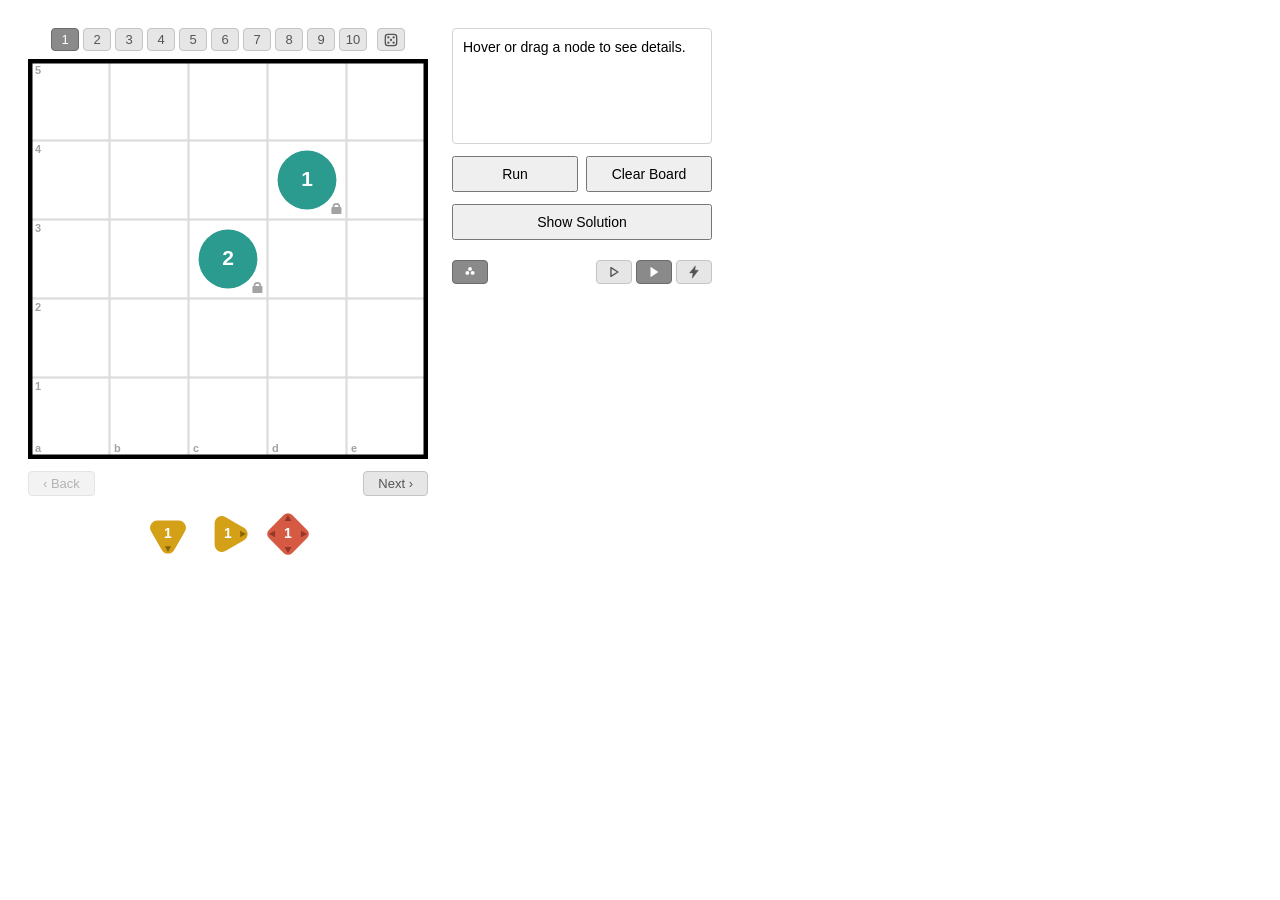
==== index.html @ aefde0e6 "claude coded a lot" ====
<!DOCTYPE html>
<html lang="en">
<head>
    <meta charset="UTF-8">
    <title>Q-Up-Inspired Puzzle</title>
    <link rel="stylesheet" href="style.css">
</head>
<body>
<div id="game-container">
    <div id="canvas-container">
        <div id="puzzle-picker" role="group" aria-label="Puzzle"></div>
        <canvas id="canvas" width="400" height="400">Error</canvas>
        <div id="nav-controls" role="group" aria-label="Change puzzle">
            <button id="back-button" class="nav-button">&lsaquo; Back</button>
            <button id="next-button" class="nav-button">Next &rsaquo;</button>
        </div>
        <div id="pool"></div>
    </div>
    <div id="side-panel">
        <div id="summary-panel">Hover or drag a node to see details.</div>
        <div id="result-banner" class="hidden"></div>
        <button id="keep-button" class="hidden">Keep Board</button>
        <div id="controls">
            <button id="run-button">Run</button>
            <button id="clear-button">Clear Board</button>
        </div>
        <button id="solution-button">Show Solution</button>
        <div id="view-controls" role="group" aria-label="Animation speed and display">
            <button id="dots-toggle" class="speed-button selected" title="Show skip dots" aria-label="Show skip dots" aria-pressed="true">
                <svg viewBox="0 0 16 16" width="14" height="14" aria-hidden="true"><circle cx="5" cy="9" r="2.2" fill="currentColor"/><circle cx="11" cy="9" r="2.2" fill="currentColor"/><circle cx="8" cy="4.5" r="2.2" fill="currentColor"/></svg>
            </button>
            <button class="speed-button" data-speed="0.5" title="Slow" aria-label="Slow speed">
                <svg viewBox="0 0 16 16" width="14" height="14" aria-hidden="true"><path d="M4.5 3l8 5-8 5z" fill="none" stroke="currentColor" stroke-width="1.6" stroke-linejoin="round"/></svg>
            </button>
            <button class="speed-button selected" data-speed="1.2" title="Normal speed" aria-label="Normal speed">
                <svg viewBox="0 0 16 16" width="14" height="14" aria-hidden="true"><path d="M4 2l9 6-9 6z" fill="currentColor"/></svg>
            </button>
            <button class="speed-button" data-speed="1000" title="Instant" aria-label="Instant">
                <svg viewBox="0 0 16 16" width="14" height="14" aria-hidden="true"><path d="M9.5 1L3 9h4l-1 6 7-9H9z" fill="currentColor" stroke="currentColor" stroke-width="0.6" stroke-linejoin="round"/></svg>
            </button>
        </div>
    </div>
</div>
<script type="module" src="game.js"></script>
</body>
</html>
---- style.css ----
body {
    font-family: sans-serif;
}

#game-container {
    display: flex;
    gap: 24px;
    align-items: flex-start;
    padding: 20px;
}

body {
    user-select: none;
    -webkit-user-select: none;
}

#canvas {
    image-rendering: pixelated;
    -webkit-user-drag: none;
}

#canvas-container {
    text-align: center;
}

#pool {
    display: flex;
    gap: 8px;
    justify-content: center;
    margin-top: 12px;
    min-height: 52px;
}

.pool-node {
    width: 52px;
    height: 52px;
    cursor: grab;
    user-select: none;
}

.pool-node canvas {
    display: block;
    pointer-events: none;
}

.pool-node.dragging {
    opacity: 0.3;
}

#side-panel {
    width: 260px;
    display: flex;
    flex-direction: column;
    gap: 12px;
}

#summary-panel {
    border: 1px solid #d3d3d3;
    border-radius: 4px;
    padding: 10px;
    font-size: 14px;
    box-sizing: border-box;
    height: 116px;
    overflow: auto;
}

#result-banner {
    border-radius: 4px;
    padding: 10px;
    font-weight: bold;
    text-align: center;
}

#result-banner.hidden {
    display: none;
}

#result-banner.win {
    background: #d4f7d4;
    color: #1a7a1a;
}

#result-banner.lose {
    background: #f7d4d4;
    color: #a11a1a;
}

#controls {
    display: flex;
    gap: 8px;
}

#controls button {
    flex: 1;
    padding: 8px;
    font-size: 14px;
    cursor: pointer;
}

#controls button:disabled {
    cursor: default;
    opacity: 0.5;
}

#view-controls {
    display: flex;
    gap: 4px;
    justify-content: flex-end;
    margin-top: 8px;
}

.speed-button {
    display: flex;
    align-items: center;
    justify-content: center;
    padding: 4px 10px;
    color: #555;
    background: #e6e6e6;
    border: 1px solid #c4c4c4;
    border-radius: 4px;
    cursor: pointer;
}

.speed-button.selected {
    background: #8a8a8a;
    border-color: #6b6b6b;
    color: #fff;
}

#puzzle-picker {
    display: flex;
    gap: 4px;
    justify-content: center;
    margin-bottom: 8px;
}

.puzzle-button {
    width: 28px;
    padding: 3px 0;
    font-size: 13px;
    color: #555;
    background: #e6e6e6;
    border: 1px solid #c4c4c4;
    border-radius: 4px;
    cursor: pointer;
}

.puzzle-button.selected {
    background: #8a8a8a;
    border-color: #6b6b6b;
    color: #fff;
}

#drag-ghost {
    position: fixed;
    left: 0;
    top: 0;
    pointer-events: none;
    z-index: 10;
    filter: drop-shadow(0 9px 8px rgba(0, 0, 0, 0.3)) drop-shadow(0 2px 2px rgba(0, 0, 0, 0.3));
}

#keep-button {
    padding: 8px;
    font-size: 14px;
    cursor: pointer;
}

#keep-button.hidden {
    display: none;
}

#dots-toggle {
    margin-right: auto;
}

.random-button {
    display: flex;
    align-items: center;
    justify-content: center;
    margin-left: 6px;
}

#nav-controls {
    display: flex;
    justify-content: space-between;
    margin-top: 8px;
}

.nav-button {
    padding: 4px 14px;
    font-size: 13px;
    color: #555;
    background: #e6e6e6;
    border: 1px solid #c4c4c4;
    border-radius: 4px;
    cursor: pointer;
}

.nav-button:disabled {
    opacity: 0.45;
    cursor: default;
}

#solution-button {
    padding: 8px;
    font-size: 14px;
    cursor: pointer;
}

#solution-button:disabled {
    cursor: default;
    opacity: 0.5;
}
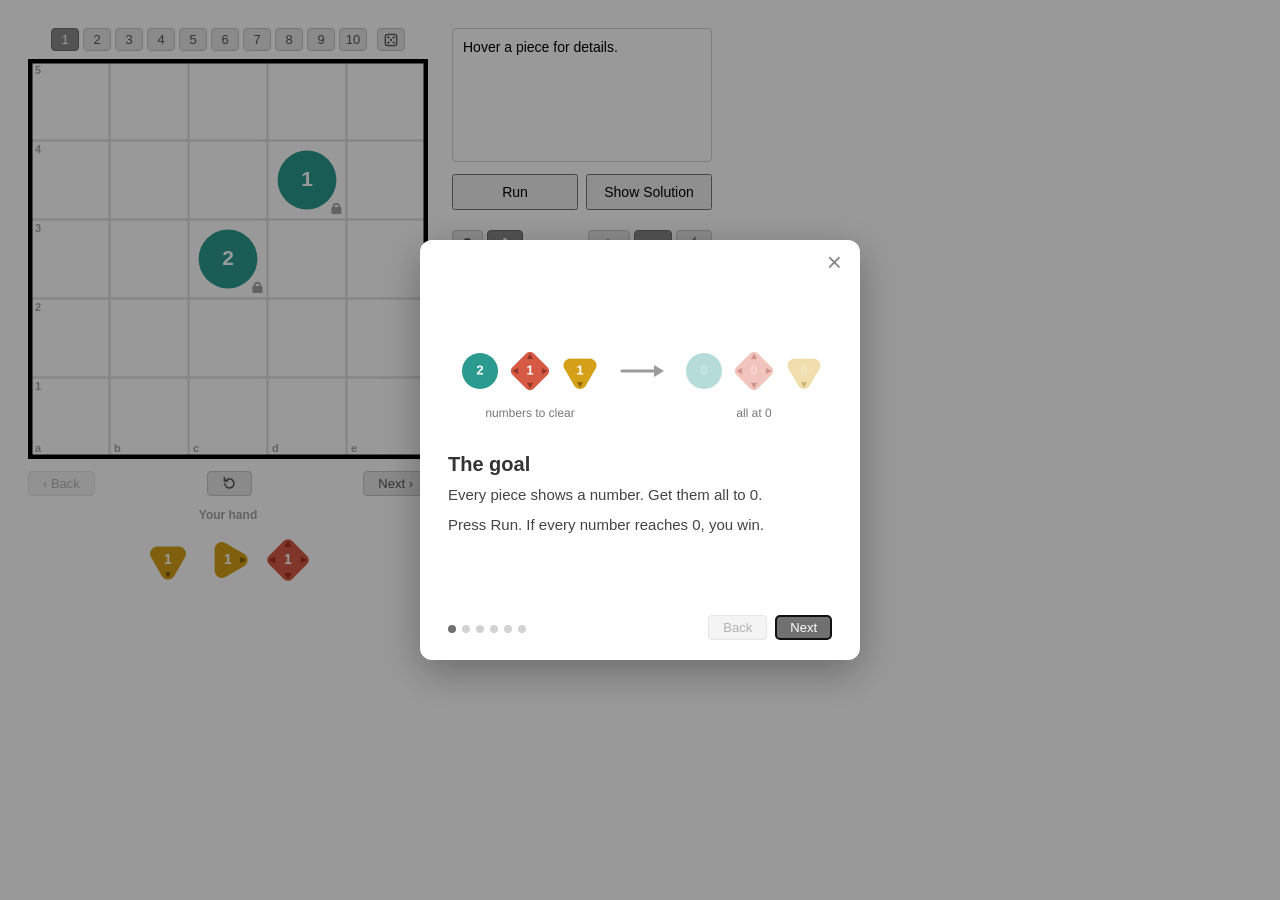
==== commit 91ffd9c8: "UI updates and tutorial" ====
--- a/index.html
+++ b/index.html
@@ -12,32 +12,59 @@
         <canvas id="canvas" width="400" height="400">Error</canvas>
         <div id="nav-controls" role="group" aria-label="Change puzzle">
             <button id="back-button" class="nav-button">&lsaquo; Back</button>
-            <button id="next-button" class="nav-button">Next &rsaquo;</button>
+            <div id="hand-controls">
+                <button id="clear-button" class="nav-button icon-button" data-tip="Clear board" aria-label="Clear board">
+                    <svg viewBox="0 0 16 16" width="15" height="15" aria-hidden="true"><path d="M3.2 8a4.8 4.8 0 1 0 1.5-3.5" fill="none" stroke="currentColor" stroke-width="1.7" stroke-linecap="round"/><path d="M2.6 1.8v3.4h3.4" fill="none" stroke="currentColor" stroke-width="1.7" stroke-linecap="round" stroke-linejoin="round"/></svg>
+                </button>
+            </div>
+            <div id="forward-controls">
+                <button id="next-button" class="nav-button">Next &rsaquo;</button>
+                <button id="new-button" class="nav-button" hidden></button>
+            </div>
         </div>
+        <div id="hand-label">Your hand</div>
         <div id="pool"></div>
     </div>
     <div id="side-panel">
-        <div id="summary-panel">Hover or drag a node to see details.</div>
-        <div id="result-banner" class="hidden"></div>
-        <button id="keep-button" class="hidden">Keep Board</button>
+        <div id="summary-panel">Hover a piece for details.</div>
         <div id="controls">
             <button id="run-button">Run</button>
-            <button id="clear-button">Clear Board</button>
+            <button id="solution-button">Show Solution</button>
         </div>
-        <button id="solution-button">Show Solution</button>
-        <div id="view-controls" role="group" aria-label="Animation speed and display">
-            <button id="dots-toggle" class="speed-button selected" title="Show skip dots" aria-label="Show skip dots" aria-pressed="true">
+        <div id="view-controls" role="group" aria-label="Help, animation speed and display">
+            <button id="help-button" class="speed-button help-button" data-tip="How to play" aria-label="How to play">?</button>
+            <button id="dots-toggle" class="speed-button selected" data-tip="Toggle dots" aria-label="Show skip dots" aria-pressed="true">
                 <svg viewBox="0 0 16 16" width="14" height="14" aria-hidden="true"><circle cx="5" cy="9" r="2.2" fill="currentColor"/><circle cx="11" cy="9" r="2.2" fill="currentColor"/><circle cx="8" cy="4.5" r="2.2" fill="currentColor"/></svg>
             </button>
-            <button class="speed-button" data-speed="0.5" title="Slow" aria-label="Slow speed">
-                <svg viewBox="0 0 16 16" width="14" height="14" aria-hidden="true"><path d="M4.5 3l8 5-8 5z" fill="none" stroke="currentColor" stroke-width="1.6" stroke-linejoin="round"/></svg>
+            <button class="speed-button" data-speed="0.5" data-tip="Slow" aria-label="Slow speed">
+                <svg viewBox="0 0 20 16" width="20" height="14" aria-hidden="true"><path d="M2.5 11.5C2.5 6.5 5.5 4 8.5 4s6 2.5 6 7.5z" fill="currentColor"/><circle cx="16.8" cy="8.6" r="2" fill="currentColor"/><path d="M5 11.5v2.4M12 11.5v2.4" stroke="currentColor" stroke-width="1.8" stroke-linecap="round"/></svg>
             </button>
-            <button class="speed-button selected" data-speed="1.2" title="Normal speed" aria-label="Normal speed">
-                <svg viewBox="0 0 16 16" width="14" height="14" aria-hidden="true"><path d="M4 2l9 6-9 6z" fill="currentColor"/></svg>
+            <button class="speed-button selected" data-speed="1.2" data-tip="Normal" aria-label="Normal speed">
+                <svg viewBox="0 0 16 16" width="16" height="14" aria-hidden="true"><path d="M2 12.5a6 6 0 1 1 12 0" fill="none" stroke="currentColor" stroke-width="1.7" stroke-linecap="round"/><path d="M8 12.5V6.2" stroke="currentColor" stroke-width="1.9" stroke-linecap="round"/><circle cx="8" cy="12.5" r="1.7" fill="currentColor"/></svg>
             </button>
-            <button class="speed-button" data-speed="1000" title="Instant" aria-label="Instant">
+            <button class="speed-button" data-speed="1000" data-tip="Instant" aria-label="Instant">
                 <svg viewBox="0 0 16 16" width="14" height="14" aria-hidden="true"><path d="M9.5 1L3 9h4l-1 6 7-9H9z" fill="currentColor" stroke="currentColor" stroke-width="0.6" stroke-linejoin="round"/></svg>
             </button>
+        </div>
+        <div id="result-banner" class="hidden"></div>
+    </div>
+</div>
+
+<div id="tutorial" class="tutorial-overlay" hidden>
+    <div class="tutorial-dialog" role="dialog" aria-modal="true" aria-labelledby="tutorial-title">
+        <button id="tutorial-close" class="tutorial-close" aria-label="Close">&times;</button>
+        <div class="tutorial-content">
+            <canvas id="tutorial-canvas" aria-hidden="true"></canvas>
+            <h2 id="tutorial-title"></h2>
+            <div id="tutorial-legend" hidden></div>
+            <div id="tutorial-body"></div>
+        </div>
+        <div class="tutorial-footer">
+            <div id="tutorial-dots" aria-hidden="true"></div>
+            <div class="tutorial-buttons">
+                <button id="tutorial-back" class="nav-button">Back</button>
+                <button id="tutorial-next" class="nav-button primary">Next</button>
+            </div>
         </div>
     </div>
 </div>
--- a/style.css
+++ b/style.css
@@ -60,7 +60,7 @@
     padding: 10px;
     font-size: 14px;
     box-sizing: border-box;
-    height: 116px;
+    height: 134px;
     overflow: auto;
 }
 
@@ -160,14 +160,19 @@
     filter: drop-shadow(0 9px 8px rgba(0, 0, 0, 0.3)) drop-shadow(0 2px 2px rgba(0, 0, 0, 0.3));
 }
 
-#keep-button {
-    padding: 8px;
-    font-size: 14px;
-    cursor: pointer;
-}
-
-#keep-button.hidden {
-    display: none;
+/* The clear board icon sits between Back and Next. */
+#hand-controls {
+    display: flex;
+    gap: 8px;
+    align-items: center;
+    justify-content: center;
+}
+
+.icon-button {
+    display: flex;
+    align-items: center;
+    justify-content: center;
+    padding: 4px 12px;
 }
 
 #dots-toggle {
@@ -202,13 +207,226 @@
     cursor: default;
 }
 
-#solution-button {
-    padding: 8px;
+
+.help-button {
+    font-weight: bold;
     font-size: 14px;
+    min-width: 30px;
+}
+
+.tutorial-overlay {
+    position: fixed;
+    inset: 0;
+    background: rgba(0, 0, 0, 0.4);
+    display: flex;
+    align-items: center;
+    justify-content: center;
+    padding: 16px;
+    z-index: 20;
+}
+
+.tutorial-overlay[hidden] {
+    display: none;
+}
+
+.tutorial-dialog {
+    /* the same size on every page: as tall as the longest page */
+    display: flex;
+    flex-direction: column;
+    height: 420px;
+    max-height: calc(100vh - 32px);
+    overflow-y: auto;
+    position: relative;
+    box-sizing: border-box;
+    width: 100%;
+    max-width: 440px;
+    background: #fff;
+    border-radius: 12px;
+    padding: 24px 28px 20px;
+    box-shadow: 0 12px 40px rgba(0, 0, 0, 0.3);
+}
+
+.tutorial-dialog canvas {
+    display: block;
+    flex: none;
+    margin: 0 auto 8px;
+    max-width: 100%;
+}
+
+.tutorial-dialog h2 {
+    margin: 0 0 8px;
+    font-size: 20px;
+    color: #333;
+}
+
+#tutorial-body p {
+    margin: 0 0 8px;
+    font-size: 15px;
+    line-height: 1.45;
+    color: #444;
+}
+
+.tutorial-close {
+    position: absolute;
+    top: 8px;
+    right: 12px;
+    border: none;
+    background: none;
+    font-size: 26px;
+    line-height: 1;
+    color: #888;
     cursor: pointer;
 }
 
-#solution-button:disabled {
-    cursor: default;
-    opacity: 0.5;
-}
+.tutorial-footer {
+    display: flex;
+    align-items: center;
+    justify-content: space-between;
+    flex: none;
+    margin-top: 14px;
+}
+
+/* the page content sits centered in the space above the buttons */
+.tutorial-content {
+    flex: 1;
+    display: flex;
+    flex-direction: column;
+    justify-content: center;
+    min-height: 0;
+}
+
+.tutorial-dot {
+    display: inline-block;
+    width: 8px;
+    height: 8px;
+    margin-right: 6px;
+    border-radius: 50%;
+    background: #d3d3d3;
+}
+
+.tutorial-dot.current {
+    background: #707070;
+}
+
+.tutorial-buttons {
+    display: flex;
+    gap: 8px;
+}
+
+.nav-button.primary {
+    background: #707070;
+    border-color: #555;
+    color: #fff;
+}
+
+/* Little tooltips for the help / display / speed buttons (data-tip). */
+button[data-tip] {
+    position: relative;
+}
+
+button[data-tip]::after {
+    content: attr(data-tip);
+    position: absolute;
+    bottom: calc(100% + 8px);
+    left: 50%;
+    transform: translateX(-50%) translateY(2px);
+    padding: 4px 8px;
+    border-radius: 5px;
+    background: #333;
+    box-shadow: 0 2px 6px rgba(0, 0, 0, 0.25);
+    color: #fff;
+    font-size: 12px;
+    font-weight: normal;
+    line-height: 1.2;
+    white-space: nowrap;
+    pointer-events: none;
+    opacity: 0;
+    /* hiding: no delay, very quick */
+    transition: opacity 0.05s ease, transform 0.05s ease;
+    z-index: 5;
+}
+
+button[data-tip]:hover::after,
+button[data-tip]:focus-visible::after {
+    opacity: 1;
+    transform: translateX(-50%) translateY(0);
+    /* showing: a barely-there delay so it doesn't flash when sweeping across */
+    transition: opacity 0.08s ease 0.04s, transform 0.08s ease 0.04s;
+}
+
+/* the rightmost button's tip is right-aligned so it stays on screen */
+#view-controls button[data-tip]:last-child::after {
+    left: auto;
+    right: 0;
+    transform: translateY(2px);
+}
+
+#view-controls button[data-tip]:last-child:hover::after,
+#view-controls button[data-tip]:last-child:focus-visible::after {
+    transform: translateY(0);
+    transition: opacity 0.08s ease 0.04s, transform 0.08s ease 0.04s;
+}
+
+#tutorial-legend {
+    margin: 4px 0 10px;
+}
+
+.legend-row {
+    display: flex;
+    align-items: center;
+    gap: 12px;
+    padding: 3px 0;
+    font-size: 14px;
+    line-height: 1.3;
+    color: #444;
+}
+
+.legend-row canvas {
+    flex: none;
+}
+
+.legend-row strong {
+    color: #222;
+}
+
+.tutorial-dialog [hidden] {
+    display: none !important;
+}
+
+.nav-button .button-icon {
+    display: inline-block;
+    vertical-align: -2px;
+    margin-right: 4px;
+}
+
+#forward-controls {
+    display: flex;
+    gap: 8px;
+}
+
+.summary-title {
+    font-weight: bold;
+    font-size: 15px;
+    margin-bottom: 4px;
+}
+
+.summary-facts {
+    margin: 0 0 6px;
+    padding-left: 18px;
+}
+
+.summary-facts li {
+    margin-bottom: 2px;
+}
+
+.summary-description {
+    margin: 0;
+}
+
+#hand-label {
+    margin-top: 12px;
+    text-align: center;
+    font-size: 12px;
+    font-weight: bold;
+    color: #a3a3a3;
+}
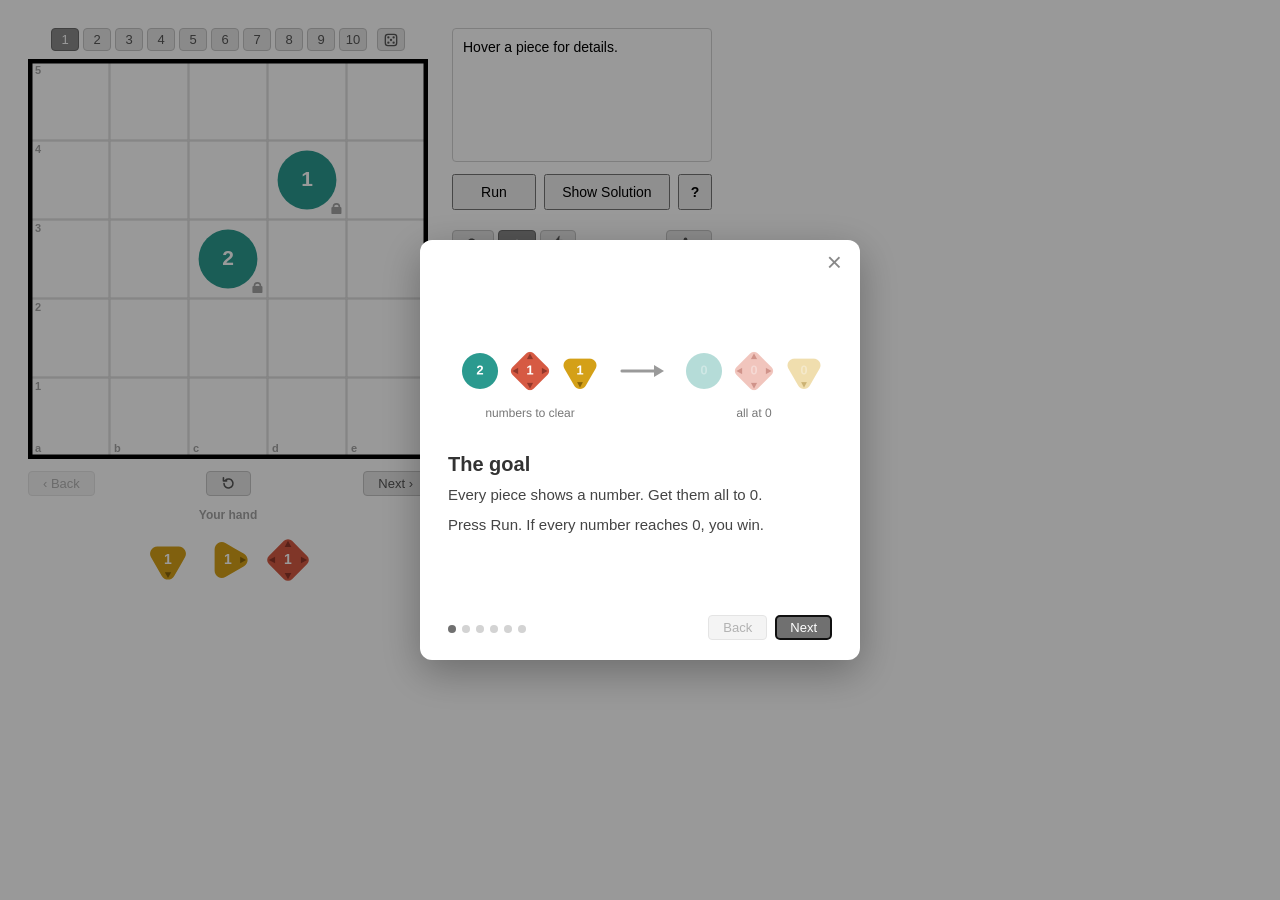
==== commit 30024db4: "final UI tuneup" ====
--- a/index.html
+++ b/index.html
@@ -30,12 +30,9 @@
         <div id="controls">
             <button id="run-button">Run</button>
             <button id="solution-button">Show Solution</button>
+            <button id="help-button" class="help-button" data-tip="How to play" aria-label="How to play">?</button>
         </div>
         <div id="view-controls" role="group" aria-label="Help, animation speed and display">
-            <button id="help-button" class="speed-button help-button" data-tip="How to play" aria-label="How to play">?</button>
-            <button id="dots-toggle" class="speed-button selected" data-tip="Toggle dots" aria-label="Show skip dots" aria-pressed="true">
-                <svg viewBox="0 0 16 16" width="14" height="14" aria-hidden="true"><circle cx="5" cy="9" r="2.2" fill="currentColor"/><circle cx="11" cy="9" r="2.2" fill="currentColor"/><circle cx="8" cy="4.5" r="2.2" fill="currentColor"/></svg>
-            </button>
             <button class="speed-button" data-speed="0.5" data-tip="Slow" aria-label="Slow speed">
                 <svg viewBox="0 0 20 16" width="20" height="14" aria-hidden="true"><path d="M2.5 11.5C2.5 6.5 5.5 4 8.5 4s6 2.5 6 7.5z" fill="currentColor"/><circle cx="16.8" cy="8.6" r="2" fill="currentColor"/><path d="M5 11.5v2.4M12 11.5v2.4" stroke="currentColor" stroke-width="1.8" stroke-linecap="round"/></svg>
             </button>
@@ -45,6 +42,16 @@
             <button class="speed-button" data-speed="1000" data-tip="Instant" aria-label="Instant">
                 <svg viewBox="0 0 16 16" width="14" height="14" aria-hidden="true"><path d="M9.5 1L3 9h4l-1 6 7-9H9z" fill="currentColor" stroke="currentColor" stroke-width="0.6" stroke-linejoin="round"/></svg>
             </button>
+            <div class="dots-menu-wrap">
+                <button id="dots-menu-button" class="speed-button" data-tip="Dots" aria-label="Dots" aria-haspopup="menu" aria-expanded="false">
+                    <svg viewBox="0 0 24 16" width="24" height="14" aria-hidden="true"><circle cx="5" cy="9.5" r="2.1" fill="currentColor"/><circle cx="11" cy="9.5" r="2.1" fill="currentColor"/><circle cx="8" cy="5" r="2.1" fill="currentColor"/><path d="M16.5 6.5l3 3 3-3" fill="none" stroke="currentColor" stroke-width="1.6" stroke-linecap="round" stroke-linejoin="round"/></svg>
+                </button>
+                <div id="dots-menu" class="dots-menu" role="menu" aria-label="Dots" hidden>
+                    <button role="menuitemradio" data-mode="skips" aria-checked="true">Some dots</button>
+                    <button role="menuitemradio" data-mode="all" aria-checked="false">All dots</button>
+                    <button role="menuitemradio" data-mode="none" aria-checked="false">No dots</button>
+                </div>
+            </div>
         </div>
         <div id="result-banner" class="hidden"></div>
     </div>
--- a/style.css
+++ b/style.css
@@ -92,9 +92,19 @@
 
 #controls button {
     flex: 1;
-    padding: 8px;
+    padding: 8px 6px;
     font-size: 14px;
+    white-space: nowrap;
     cursor: pointer;
+}
+
+/* "Show Solution" is the longer label, so it gets a little more of the row */
+#controls #run-button {
+    flex: 0.8;
+}
+
+#controls #solution-button {
+    flex: 1.3;
 }
 
 #controls button:disabled {
@@ -175,8 +185,73 @@
     padding: 4px 12px;
 }
 
-#dots-toggle {
-    margin-right: auto;
+/* dots toggle on the left, speeds pushed to the right */
+.dots-menu-wrap {
+    position: relative;
+    margin-left: auto;
+}
+
+.dots-menu {
+    position: absolute;
+    top: calc(100% + 6px);
+    right: 0;
+    min-width: 116px;
+    padding: 4px;
+    background: #fff;
+    border: 1px solid #c4c4c4;
+    border-radius: 6px;
+    box-shadow: 0 4px 12px rgba(0, 0, 0, 0.2);
+    z-index: 6;
+}
+
+.dots-menu[hidden] {
+    display: none;
+}
+
+.dots-menu button {
+    display: block;
+    width: 100%;
+    padding: 6px 10px 6px 24px;
+    position: relative;
+    text-align: left;
+    font-size: 13px;
+    color: #444;
+    background: none;
+    border: none;
+    border-radius: 4px;
+    cursor: pointer;
+}
+
+.dots-menu button:hover,
+.dots-menu button:focus-visible {
+    background: #ececec;
+}
+
+/* a check mark beside the current choice */
+.dots-menu button[aria-checked="true"] {
+    font-weight: bold;
+}
+
+.dots-menu button[aria-checked="true"]::before {
+    content: "\2713";
+    position: absolute;
+    left: 8px;
+}
+
+/* the dots button's tooltip hugs the right edge, and hides while the menu is open */
+.dots-menu-wrap > button[data-tip]::after {
+    left: auto;
+    right: 0;
+    transform: translateY(2px);
+}
+
+.dots-menu-wrap > button[data-tip]:hover::after,
+.dots-menu-wrap > button[data-tip]:focus-visible::after {
+    transform: translateY(0);
+}
+
+.dots-menu-wrap > button[aria-expanded="true"]::after {
+    display: none;
 }
 
 .random-button {
@@ -186,10 +261,17 @@
     margin-left: 6px;
 }
 
+/* Back on the left, Next/New on the right, and the clear icon always dead
+   center (equal side columns), so it lines up with the board and the hand. */
 #nav-controls {
-    display: flex;
-    justify-content: space-between;
+    display: grid;
+    grid-template-columns: 1fr auto 1fr;
+    align-items: center;
     margin-top: 8px;
+}
+
+#nav-controls #back-button {
+    justify-self: start;
 }
 
 .nav-button {
@@ -402,6 +484,7 @@
 #forward-controls {
     display: flex;
     gap: 8px;
+    justify-self: end;
 }
 
 .summary-title {
@@ -430,3 +513,22 @@
     font-weight: bold;
     color: #a3a3a3;
 }
+
+/* the ? sits at the end of the Run / Show Solution row, narrower than they are */
+#controls #help-button {
+    flex: none;
+    width: 34px;
+    padding: 8px 0;
+    font-weight: bold;
+}
+
+#controls button[data-tip]:last-child::after {
+    left: auto;
+    right: 0;
+    transform: translateY(2px);
+}
+
+#controls button[data-tip]:last-child:hover::after,
+#controls button[data-tip]:last-child:focus-visible::after {
+    transform: translateY(0);
+}
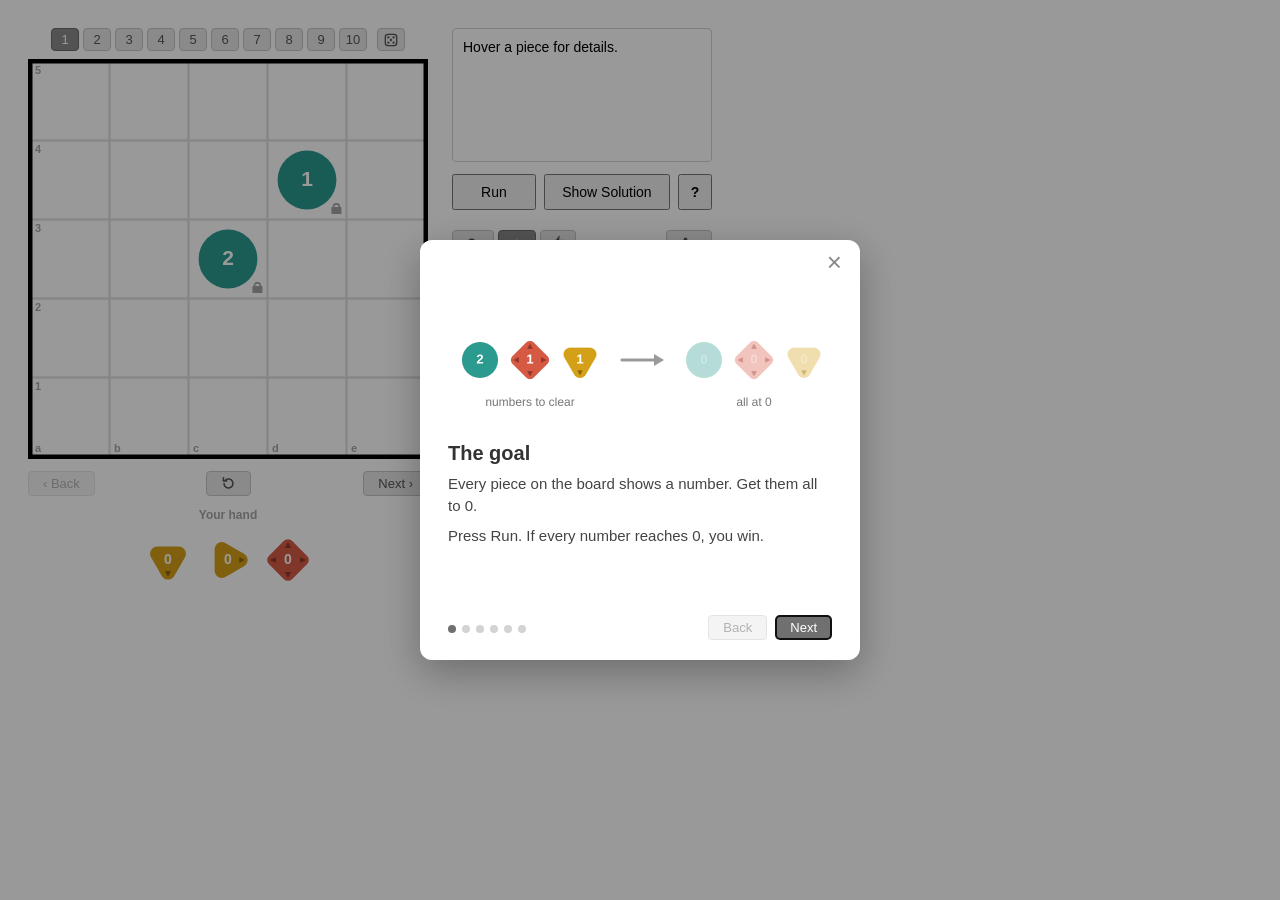
==== commit b71f7738: "Show a random puzzle's winning theme while testing Co-Authored-By: Claude Sonnet 5.5 <noreply@anthro" ====
--- a/index.html
+++ b/index.html
@@ -54,6 +54,7 @@
             </div>
         </div>
         <div id="result-banner" class="hidden"></div>
+        <div id="theme-label" hidden></div>
     </div>
 </div>
 
--- a/style.css
+++ b/style.css
@@ -68,6 +68,13 @@
     border-radius: 4px;
     padding: 10px;
     font-weight: bold;
+    text-align: center;
+}
+
+/* testing aid: which theme a random puzzle was picked for */
+#theme-label {
+    font-size: 12px;
+    color: #8a8a8a;
     text-align: center;
 }
 
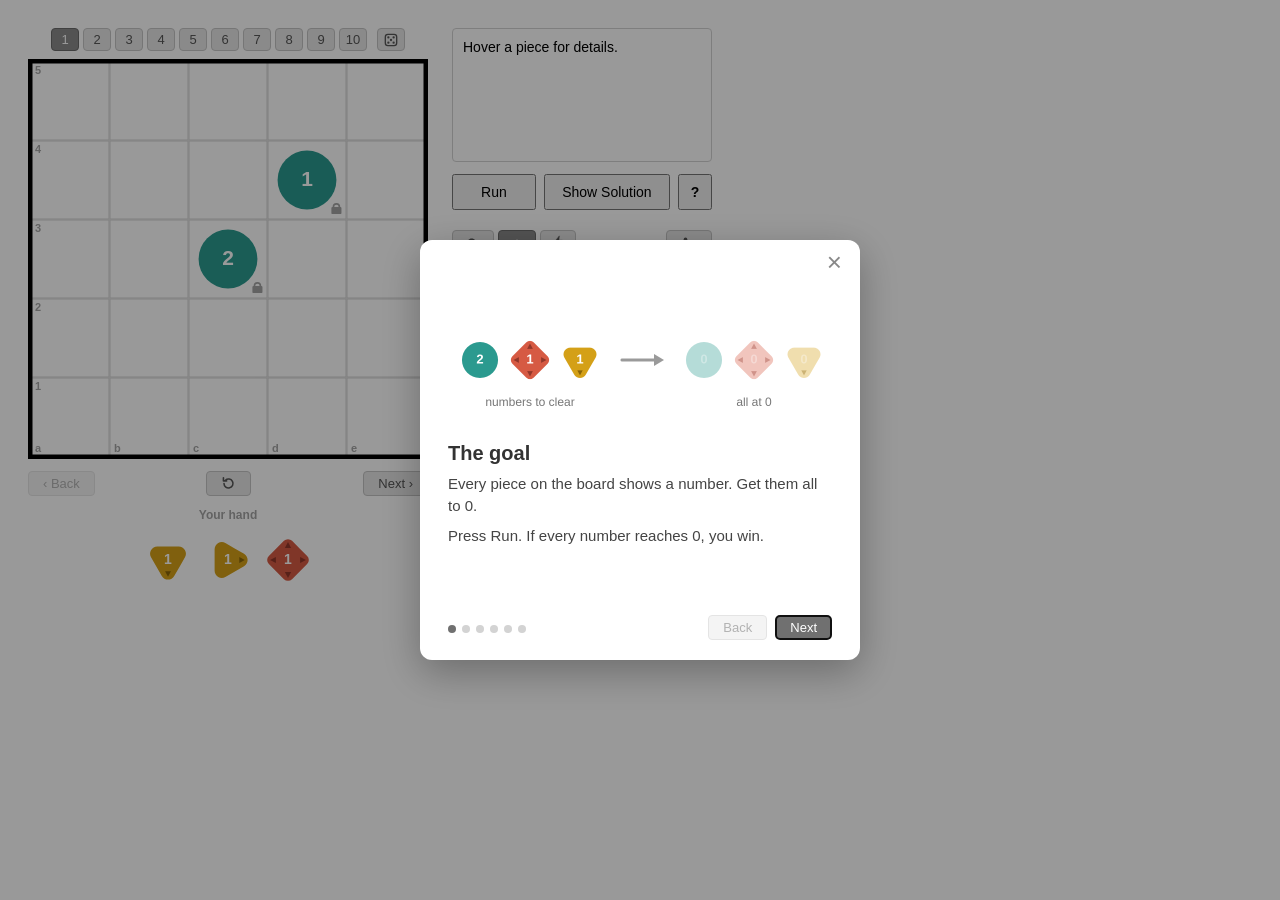
==== commit 7324111a: "Drop theme scoring, best-of-N and the cache; add Row to random puzzles The gate that rejects pointle" ====
--- a/index.html
+++ b/index.html
@@ -54,7 +54,6 @@
             </div>
         </div>
         <div id="result-banner" class="hidden"></div>
-        <div id="theme-label" hidden></div>
     </div>
 </div>
 
--- a/style.css
+++ b/style.css
@@ -68,13 +68,6 @@
     border-radius: 4px;
     padding: 10px;
     font-weight: bold;
-    text-align: center;
-}
-
-/* testing aid: which theme a random puzzle was picked for */
-#theme-label {
-    font-size: 12px;
-    color: #8a8a8a;
     text-align: center;
 }
 
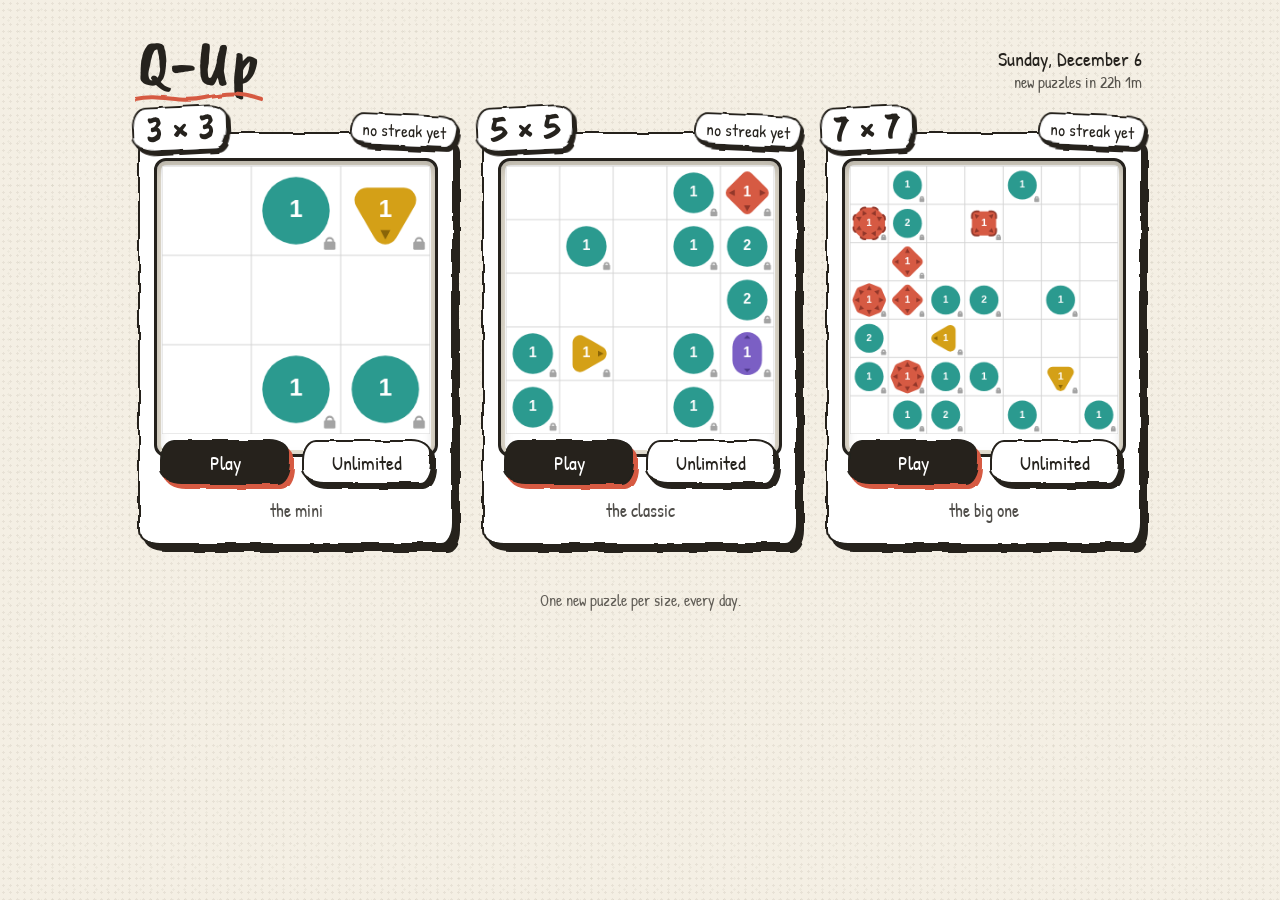
==== commit 4c86b795: "Add the paper-and-ink look and the home page Co-Authored-By: Claude Sonnet 5.5 <noreply@anthropic.co" ====
--- a/index.html
+++ b/index.html
@@ -2,79 +2,25 @@
 <html lang="en">
 <head>
     <meta charset="UTF-8">
-    <title>Q-Up-Inspired Puzzle</title>
-    <link rel="stylesheet" href="style.css">
+    <meta name="viewport" content="width=device-width, initial-scale=1">
+    <title>Q-Up</title>
+    <link rel="preconnect" href="https://fonts.googleapis.com">
+    <link rel="preconnect" href="https://fonts.gstatic.com" crossorigin>
+    <link href="https://fonts.googleapis.com/css2?family=Caveat+Brush&family=Patrick+Hand&display=swap" rel="stylesheet">
+    <link rel="stylesheet" href="paper.css">
 </head>
-<body>
-<div id="game-container">
-    <div id="canvas-container">
-        <div id="puzzle-picker" role="group" aria-label="Puzzle"></div>
-        <canvas id="canvas" width="400" height="400">Error</canvas>
-        <div id="nav-controls" role="group" aria-label="Change puzzle">
-            <button id="back-button" class="nav-button">&lsaquo; Back</button>
-            <div id="hand-controls">
-                <button id="clear-button" class="nav-button icon-button" data-tip="Clear board" aria-label="Clear board">
-                    <svg viewBox="0 0 16 16" width="15" height="15" aria-hidden="true"><path d="M3.2 8a4.8 4.8 0 1 0 1.5-3.5" fill="none" stroke="currentColor" stroke-width="1.7" stroke-linecap="round"/><path d="M2.6 1.8v3.4h3.4" fill="none" stroke="currentColor" stroke-width="1.7" stroke-linecap="round" stroke-linejoin="round"/></svg>
-                </button>
-            </div>
-            <div id="forward-controls">
-                <button id="next-button" class="nav-button">Next &rsaquo;</button>
-                <button id="new-button" class="nav-button" hidden></button>
-            </div>
+<body class="paper home">
+<main class="wrap">
+    <header class="top">
+        <h1 class="brand">Q-Up<svg class="ul wob" viewBox="0 0 200 12" preserveAspectRatio="none" aria-hidden="true"><path d="M2 7 C 40 1, 70 12, 110 6 S 170 2, 198 8" fill="none" stroke="#d65a43" stroke-width="4" stroke-linecap="round"/></svg></h1>
+        <div class="meta">
+            <div id="today"></div>
+            <small id="countdown"></small>
         </div>
-        <div id="hand-label">Your hand</div>
-        <div id="pool"></div>
-    </div>
-    <div id="side-panel">
-        <div id="summary-panel">Hover a piece for details.</div>
-        <div id="controls">
-            <button id="run-button">Run</button>
-            <button id="solution-button">Show Solution</button>
-            <button id="help-button" class="help-button" data-tip="How to play" aria-label="How to play">?</button>
-        </div>
-        <div id="view-controls" role="group" aria-label="Help, animation speed and display">
-            <button class="speed-button" data-speed="0.5" data-tip="Slow" aria-label="Slow speed">
-                <svg viewBox="0 0 20 16" width="20" height="14" aria-hidden="true"><path d="M2.5 11.5C2.5 6.5 5.5 4 8.5 4s6 2.5 6 7.5z" fill="currentColor"/><circle cx="16.8" cy="8.6" r="2" fill="currentColor"/><path d="M5 11.5v2.4M12 11.5v2.4" stroke="currentColor" stroke-width="1.8" stroke-linecap="round"/></svg>
-            </button>
-            <button class="speed-button selected" data-speed="1.2" data-tip="Normal" aria-label="Normal speed">
-                <svg viewBox="0 0 16 16" width="16" height="14" aria-hidden="true"><path d="M2 12.5a6 6 0 1 1 12 0" fill="none" stroke="currentColor" stroke-width="1.7" stroke-linecap="round"/><path d="M8 12.5V6.2" stroke="currentColor" stroke-width="1.9" stroke-linecap="round"/><circle cx="8" cy="12.5" r="1.7" fill="currentColor"/></svg>
-            </button>
-            <button class="speed-button" data-speed="1000" data-tip="Instant" aria-label="Instant">
-                <svg viewBox="0 0 16 16" width="14" height="14" aria-hidden="true"><path d="M9.5 1L3 9h4l-1 6 7-9H9z" fill="currentColor" stroke="currentColor" stroke-width="0.6" stroke-linejoin="round"/></svg>
-            </button>
-            <div class="dots-menu-wrap">
-                <button id="dots-menu-button" class="speed-button" data-tip="Dots" aria-label="Dots" aria-haspopup="menu" aria-expanded="false">
-                    <svg viewBox="0 0 24 16" width="24" height="14" aria-hidden="true"><circle cx="5" cy="9.5" r="2.1" fill="currentColor"/><circle cx="11" cy="9.5" r="2.1" fill="currentColor"/><circle cx="8" cy="5" r="2.1" fill="currentColor"/><path d="M16.5 6.5l3 3 3-3" fill="none" stroke="currentColor" stroke-width="1.6" stroke-linecap="round" stroke-linejoin="round"/></svg>
-                </button>
-                <div id="dots-menu" class="dots-menu" role="menu" aria-label="Dots" hidden>
-                    <button role="menuitemradio" data-mode="skips" aria-checked="true">Some dots</button>
-                    <button role="menuitemradio" data-mode="all" aria-checked="false">All dots</button>
-                    <button role="menuitemradio" data-mode="none" aria-checked="false">No dots</button>
-                </div>
-            </div>
-        </div>
-        <div id="result-banner" class="hidden"></div>
-    </div>
-</div>
-
-<div id="tutorial" class="tutorial-overlay" hidden>
-    <div class="tutorial-dialog" role="dialog" aria-modal="true" aria-labelledby="tutorial-title">
-        <button id="tutorial-close" class="tutorial-close" aria-label="Close">&times;</button>
-        <div class="tutorial-content">
-            <canvas id="tutorial-canvas" aria-hidden="true"></canvas>
-            <h2 id="tutorial-title"></h2>
-            <div id="tutorial-legend" hidden></div>
-            <div id="tutorial-body"></div>
-        </div>
-        <div class="tutorial-footer">
-            <div id="tutorial-dots" aria-hidden="true"></div>
-            <div class="tutorial-buttons">
-                <button id="tutorial-back" class="nav-button">Back</button>
-                <button id="tutorial-next" class="nav-button primary">Next</button>
-            </div>
-        </div>
-    </div>
-</div>
-<script type="module" src="game.js"></script>
+    </header>
+    <section id="cards" class="cards" aria-label="Choose a board size"></section>
+    <p class="foot">One new puzzle per size, every day.</p>
+</main>
+<script type="module" src="home.js"></script>
 </body>
 </html>
--- a/paper.css
+++ b/paper.css
@@ -0,0 +1,372 @@
+/* Paper and ink: the look of the home page and the page around the game board.
+   The board itself (the canvas) is never styled or wobbled. */
+
+:root {
+    --ink: #25221d;
+    --paper: #f4efe4;
+    --white: #ffffff;
+    --coral: #d65a43;
+    --green: #2b7a46;
+    --font-head: "Caveat Brush", "Segoe Print", "Bradley Hand", cursive;
+    --font-body: "Patrick Hand", "Segoe Print", "Bradley Hand", cursive;
+    /* the three wobble frames (defined by ink.js) */
+    --wobble-1: url(#ink-a);
+    --wobble-2: url(#ink-b);
+    --wobble-3: url(#ink-c);
+    --wobble-step: 0.42s;
+}
+
+body.paper {
+    margin: 0;
+    min-height: 100vh;
+    color: var(--ink);
+    font-family: var(--font-body);
+    font-size: 18px;
+    background-color: var(--paper);
+    background-image: radial-gradient(rgba(60, 45, 20, 0.07) 1px, transparent 1.2px), radial-gradient(rgba(60, 45, 20, 0.04) 1px, transparent 1.2px);
+    background-size: 7px 7px, 11px 11px;
+    background-position: 0 0, 3px 4px;
+}
+
+body.paper * {
+    box-sizing: border-box;
+}
+
+body.paper a {
+    color: inherit;
+    text-decoration: none;
+}
+
+/* ---------- the wobble ---------- */
+
+@keyframes boil {
+    0% { filter: var(--wobble-1); }
+    33.4% { filter: var(--wobble-2); }
+    66.8% { filter: var(--wobble-3); }
+    100% { filter: var(--wobble-1); }
+}
+
+.wob {
+    filter: var(--wobble-1);
+    animation: boil calc(var(--wobble-step) * 3) steps(1) infinite;
+}
+
+@media (prefers-reduced-motion: reduce) {
+    .wob {
+        animation: none;
+    }
+}
+
+/* ---------- raised pieces ----------
+   A raised piece (.up) is its content over a `.line` layer: a hard shadow and
+   a face with an inked edge. Only the `.line` layer wobbles. */
+
+.up {
+    position: relative;
+    isolation: isolate;   /* the .line layer sits behind this piece's own content, never behind the page */
+    --sx: 4px;
+    --sy: 5px;
+    --face: var(--white);
+    --edge: var(--ink);
+    --shade: var(--ink);
+    border-radius: 14px 20px 13px 22px / 20px 13px 22px 14px;
+}
+
+.up > .line {
+    position: absolute;
+    inset: 0;
+    z-index: -1;
+    border-radius: inherit;
+    pointer-events: none;
+}
+
+.up > .line::before,
+.up > .line::after {
+    content: "";
+    position: absolute;
+    inset: 0;
+    border-radius: inherit;
+}
+
+.up > .line::before {
+    background: var(--shade);
+    transform: translate(var(--sx), var(--sy));
+}
+
+.up > .line::after {
+    background: var(--face);
+    border: 2.6px solid var(--edge);
+}
+
+.up.fill {
+    --face: var(--ink);
+    --shade: var(--coral);
+    color: var(--white);
+}
+
+.up.flat {
+    --sx: 0px;
+    --sy: 0px;
+}
+
+.up.flat > .line::before {
+    display: none;
+}
+
+/* a stamp: just an inked coral outline, no shadow */
+.up.stamp {
+    --face: transparent;
+    --edge: var(--coral);
+    color: var(--coral);
+}
+
+.up.stamp > .line::before {
+    display: none;
+}
+
+.up.stamp > .line::after {
+    border-width: 3px;
+}
+
+/* ---------- buttons and pills ---------- */
+
+.btn,
+.pill {
+    appearance: none;
+    border: 0;
+    background: none;
+    font: inherit;
+    color: inherit;
+    text-align: center;
+    cursor: pointer;
+    display: inline-block;
+}
+
+.btn {
+    padding: 9px 12px 8px;
+    font-size: 20px;
+    --sx: 4px;
+    --sy: 5px;
+}
+
+.pill {
+    padding: 5px 18px 6px;
+    font-size: 20px;
+    --sx: 3px;
+    --sy: 4px;
+}
+
+.btn:disabled {
+    cursor: default;
+    opacity: 0.5;
+}
+
+.btn:focus-visible,
+.pill:focus-visible,
+.pool-node:focus-visible,
+body.paper a:focus-visible {
+    outline: 3px solid var(--coral);
+    outline-offset: 4px;
+}
+
+/* ---------- the page frame ---------- */
+
+.wrap {
+    max-width: 1060px;
+    margin: 0 auto;
+    padding: 30px 28px 48px;
+}
+
+.top {
+    display: flex;
+    align-items: flex-end;
+    justify-content: space-between;
+    gap: 16px;
+    margin-bottom: 38px;
+}
+
+.brand {
+    margin: 0;
+    font: 400 64px/1 var(--font-head);
+    letter-spacing: 1px;
+    position: relative;
+    display: inline-block;
+}
+
+.brand .ul {
+    position: absolute;
+    left: -4px;
+    right: -4px;
+    bottom: -10px;
+    width: calc(100% + 8px);
+    height: 12px;
+}
+
+.meta {
+    text-align: right;
+    line-height: 1.35;
+    font-size: 20px;
+}
+
+.meta small {
+    display: block;
+    font-size: 16px;
+    opacity: 0.75;
+}
+
+/* ---------- home: the three mode cards ---------- */
+
+.cards {
+    display: grid;
+    grid-template-columns: repeat(3, 1fr);
+    gap: 34px 28px;
+}
+
+.card {
+    padding: 26px 16px 22px;
+    --sx: 6px;
+    --sy: 7px;
+}
+
+/* the board: a little screen set into the card */
+.screen {
+    position: relative;
+    background: var(--white);
+    border: 3px solid var(--ink);
+    border-radius: 12px;
+    padding: 5px 5px 20px;   /* a thicker chin: the buttons overlap it, not the board */
+    box-shadow: inset 0 5px 12px rgba(0, 0, 0, 0.22), inset 0 0 0 4px #e6e0d2;
+}
+
+.screen canvas {
+    display: block;
+    width: 100%;
+    height: auto;
+}
+
+/* tags that float above the screen */
+.tag {
+    position: absolute;
+    z-index: 3;
+    --sx: 3px;
+    --sy: 4px;
+}
+
+.tag.size {
+    left: -6px;
+    top: -26px;
+    padding: 2px 14px 3px;
+    font: 400 38px/1.05 var(--font-head);
+    transform: rotate(-3deg);
+}
+
+.tag.streak {
+    right: -4px;
+    top: -18px;
+    padding: 5px 12px;
+    font-size: 17px;
+    display: flex;
+    align-items: center;
+    gap: 5px;
+    transform: rotate(2.5deg);
+}
+
+.tally {
+    display: inline-flex;
+    align-items: center;
+    gap: 8px;
+}
+
+.tally .group {
+    position: relative;
+    display: inline-flex;
+    gap: 4px;
+    align-items: center;
+}
+
+.tally i {
+    display: inline-block;
+    width: 3px;
+    height: 17px;
+    background: var(--ink);
+    border-radius: 3px;
+}
+
+.tally i:nth-child(odd) { transform: rotate(-2deg); }
+.tally i:nth-child(even) { transform: rotate(2deg); }
+
+/* the fifth mark: a slash through the four */
+.tally .group.five::after {
+    content: "";
+    position: absolute;
+    left: -4px;
+    right: -4px;
+    top: 50%;
+    height: 3px;
+    background: var(--ink);
+    border-radius: 3px;
+    transform: rotate(-24deg);
+}
+
+.card .stamp {
+    position: absolute;
+    z-index: 4;
+    right: 2px;
+    top: 74px;
+    padding: 3px 12px;
+    font: 400 28px/1 var(--font-head);
+    letter-spacing: 2px;
+    transform: rotate(-11deg);
+}
+
+.card .btns {
+    display: flex;
+    gap: 12px;
+    margin-top: -17px;
+    padding: 0 6px;
+    position: relative;
+    z-index: 3;
+}
+
+.card .btns .btn {
+    flex: 1;
+}
+
+.card .sub {
+    margin: 14px 0 0;
+    text-align: center;
+    opacity: 0.8;
+}
+
+.foot {
+    margin-top: 44px;
+    text-align: center;
+    font-size: 16px;
+    opacity: 0.7;
+}
+
+/* ---------- narrow screens ---------- */
+
+@media (max-width: 860px) {
+    .cards {
+        grid-template-columns: 1fr;
+        max-width: 400px;
+        margin: 0 auto;
+        gap: 50px;
+    }
+
+    .brand {
+        font-size: 52px;
+    }
+}
+
+@media (max-width: 520px) {
+    .top {
+        flex-direction: column;
+        align-items: flex-start;
+    }
+
+    .meta {
+        text-align: left;
+    }
+}
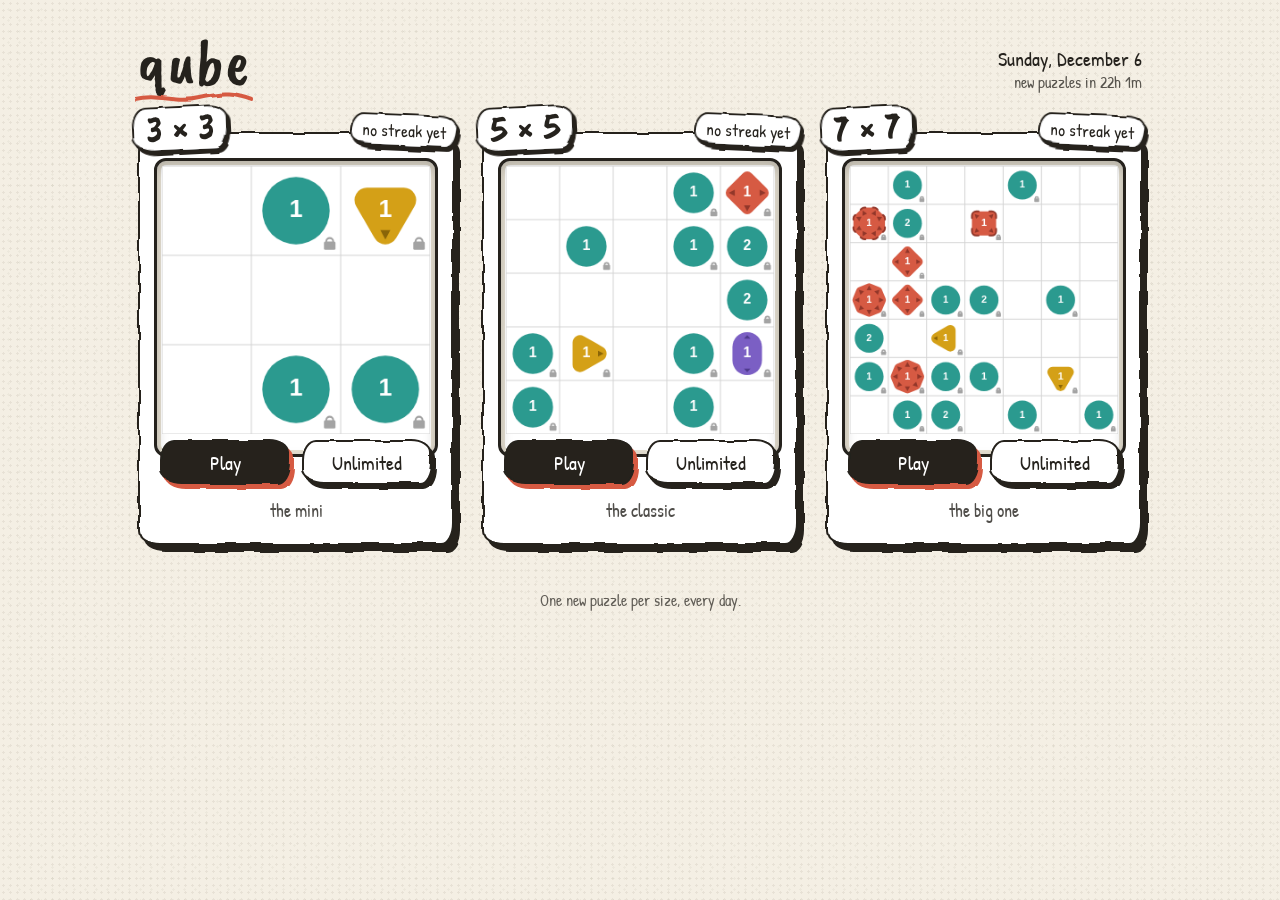
==== commit 7740a729: "Rename the game to qube Storage keys keep their qup- prefix so existing streaks and the tutorial fla" ====
--- a/index.html
+++ b/index.html
@@ -3,7 +3,7 @@
 <head>
     <meta charset="UTF-8">
     <meta name="viewport" content="width=device-width, initial-scale=1">
-    <title>Q-Up</title>
+    <title>qube</title>
     <link rel="preconnect" href="https://fonts.googleapis.com">
     <link rel="preconnect" href="https://fonts.gstatic.com" crossorigin>
     <link href="https://fonts.googleapis.com/css2?family=Caveat+Brush&family=Patrick+Hand&display=swap" rel="stylesheet">
@@ -12,7 +12,7 @@
 <body class="paper home">
 <main class="wrap">
     <header class="top">
-        <h1 class="brand">Q-Up<svg class="ul wob" viewBox="0 0 200 12" preserveAspectRatio="none" aria-hidden="true"><path d="M2 7 C 40 1, 70 12, 110 6 S 170 2, 198 8" fill="none" stroke="#d65a43" stroke-width="4" stroke-linecap="round"/></svg></h1>
+        <h1 class="brand">qube<svg class="ul wob" viewBox="0 0 200 12" preserveAspectRatio="none" aria-hidden="true"><path d="M2 7 C 40 1, 70 12, 110 6 S 170 2, 198 8" fill="none" stroke="#d65a43" stroke-width="4" stroke-linecap="round"/></svg></h1>
         <div class="meta">
             <div id="today"></div>
             <small id="countdown"></small>
--- a/paper.css
+++ b/paper.css
@@ -113,21 +113,6 @@
     display: none;
 }
 
-/* a stamp: just an inked coral outline, no shadow */
-.up.stamp {
-    --face: transparent;
-    --edge: var(--coral);
-    color: var(--coral);
-}
-
-.up.stamp > .line::before {
-    display: none;
-}
-
-.up.stamp > .line::after {
-    border-width: 3px;
-}
-
 /* ---------- buttons and pills ---------- */
 
 .btn,
@@ -308,17 +293,6 @@
     transform: rotate(-24deg);
 }
 
-.card .stamp {
-    position: absolute;
-    z-index: 4;
-    right: 2px;
-    top: 74px;
-    padding: 3px 12px;
-    font: 400 28px/1 var(--font-head);
-    letter-spacing: 2px;
-    transform: rotate(-11deg);
-}
-
 .card .btns {
     display: flex;
     gap: 12px;
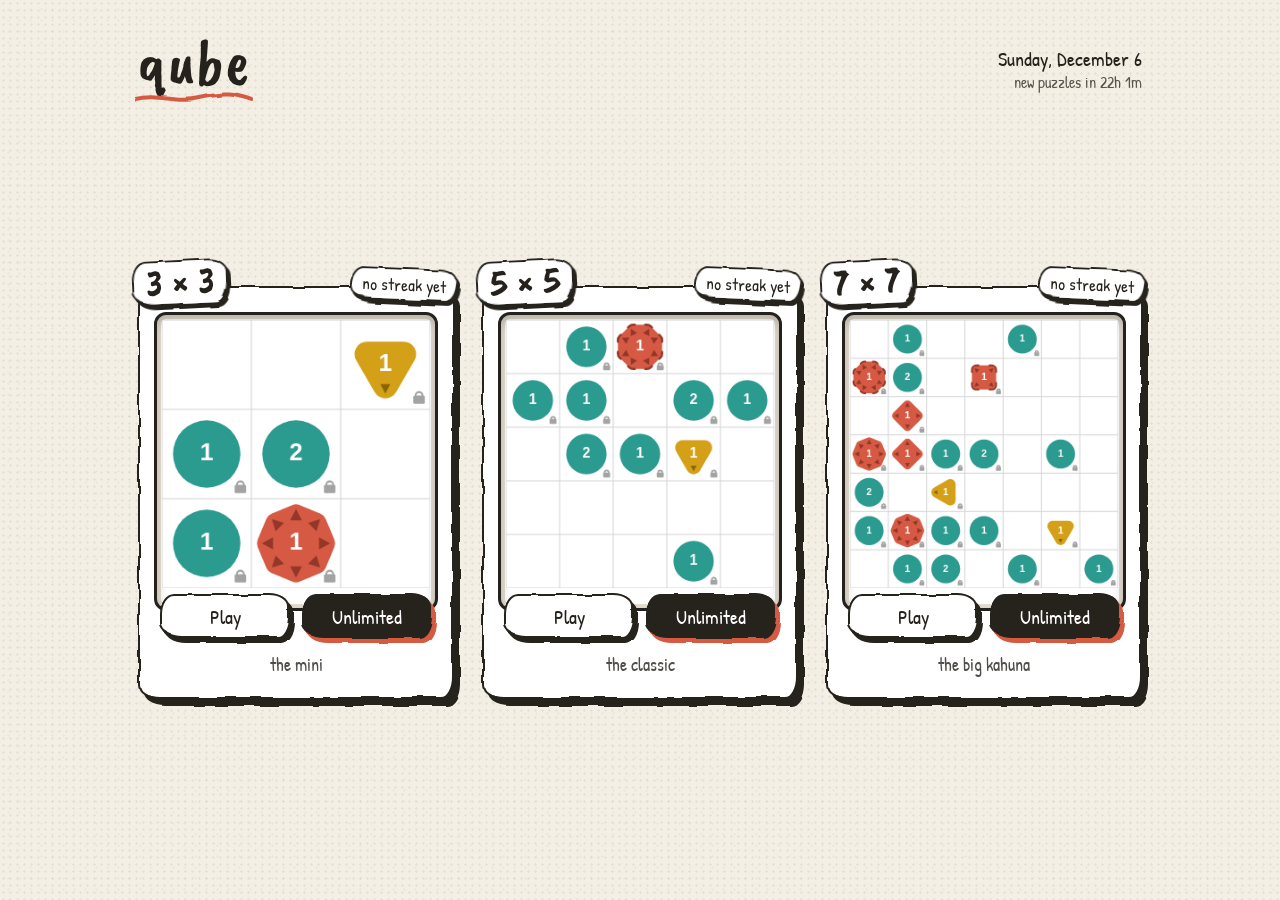
==== commit 2be3c36e: "mobile hover bug fix. untested" ====
--- a/index.html
+++ b/index.html
@@ -19,7 +19,6 @@
         </div>
     </header>
     <section id="cards" class="cards" aria-label="Choose a board size"></section>
-    <p class="foot">One new puzzle per size, every day.</p>
 </main>
 <script type="module" src="home.js"></script>
 </body>
--- a/paper.css
+++ b/paper.css
@@ -162,6 +162,18 @@
     padding: 30px 28px 48px;
 }
 
+/* the home page: the header at the top, the three cards centered in the space
+   that is left, and the note at the bottom */
+body.home .wrap {
+    min-height: 100vh;
+    display: flex;
+    flex-direction: column;
+}
+
+body.home .cards {
+    margin-block: auto;
+}
+
 .top {
     display: flex;
     align-items: flex-end;
@@ -256,41 +268,92 @@
     transform: rotate(2.5deg);
 }
 
-.tally {
-    display: inline-flex;
-    align-items: center;
-    gap: 8px;
-}
-
-.tally .group {
+.tag.streak.has-roman {
+    padding: 0 14px 2px;
+    font: 400 28px/1.15 var(--font-head);
+    letter-spacing: 1px;
+}
+
+/* a streak is one flame with the numeral inside it: no pill, just the flame */
+.tag.streak.has-roman {
+    top: -44px;
+    right: -6px;
+    min-width: 54px;
+    height: 68px;
+    padding: 0 13px 13px;
+    box-sizing: border-box;
+    justify-content: center;
+    align-items: flex-end;
+    transform: rotate(2deg);
+}
+
+/* from V (five days) up the flame is full size */
+.tag.streak.has-roman.big {
+    top: -54px;
+    min-width: 68px;
+    height: 86px;
+    padding: 0 16px 16px;
+}
+
+.tag.streak.has-roman.big .num {
+    font-size: 31px;
+}
+
+.tag.streak.has-roman > .line {
+    display: none;
+}
+
+.tag.streak .flame {
+    position: absolute;
+    inset: 0;
+    z-index: 0;
+    pointer-events: none;
+}
+
+.tag.streak .flame svg {
+    display: block;
+    width: 100%;
+    height: 100%;
+    overflow: visible;
+}
+
+.tag.streak .num {
     position: relative;
-    display: inline-flex;
-    gap: 4px;
-    align-items: center;
-}
-
-.tally i {
-    display: inline-block;
-    width: 3px;
-    height: 17px;
-    background: var(--ink);
-    border-radius: 3px;
-}
-
-.tally i:nth-child(odd) { transform: rotate(-2deg); }
-.tally i:nth-child(even) { transform: rotate(2deg); }
-
-/* the fifth mark: a slash through the four */
-.tally .group.five::after {
-    content: "";
-    position: absolute;
-    left: -4px;
-    right: -4px;
-    top: 50%;
-    height: 3px;
-    background: var(--ink);
-    border-radius: 3px;
-    transform: rotate(-24deg);
+    z-index: 1;
+    font-size: 25px;
+    line-height: 1;
+}
+
+.flame path {
+    stroke: var(--ink);
+    stroke-linejoin: round;
+    stroke-width: 2.4;
+    vector-effect: non-scaling-stroke;
+}
+
+.flame .shadow { fill: var(--ink); }
+.flame .outer { fill: var(--coral); }
+.flame .middle { fill: #ec8a3b; stroke-width: 0; }
+.flame .core { fill: #f6c453; stroke-width: 0; }
+
+.flame .outer, .flame .middle, .flame .core {
+    transform-box: fill-box;
+    transform-origin: 50% 100%;
+    animation: flicker 0.84s steps(1) infinite;
+}
+
+.flame .middle { animation-delay: -0.28s; }
+.flame .core { animation-delay: -0.56s; }
+
+@keyframes flicker {
+    0% { transform: scale(1, 1) skewX(0deg); }
+    33.4% { transform: scale(0.96, 0.9) skewX(-3deg); }
+    66.8% { transform: scale(1.03, 1.05) skewX(3deg); }
+    100% { transform: scale(1, 1) skewX(0deg); }
+}
+
+@media (prefers-reduced-motion: reduce) {
+    .flame .outer, .flame .middle, .flame .core { animation: none; }
 }
 
 .card .btns {
